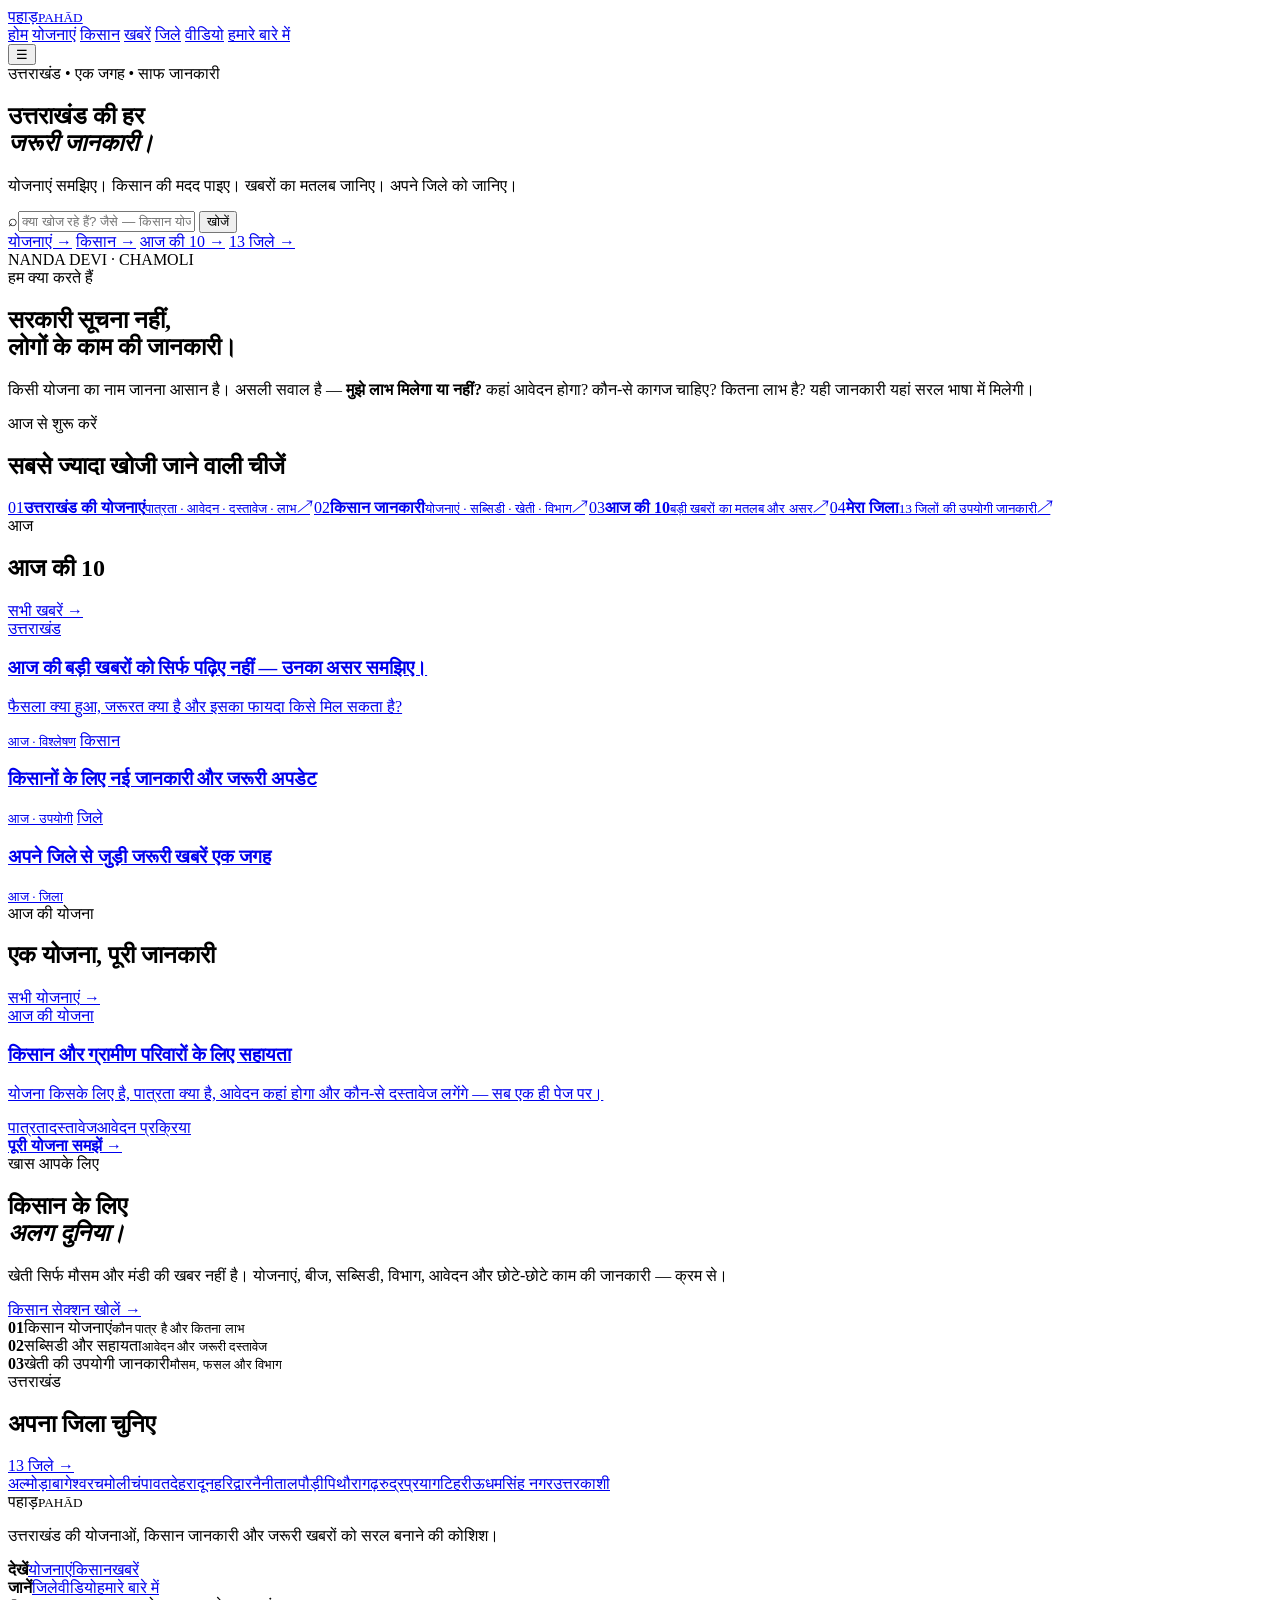
==== index.html @ dc5714f6 "Add files via upload" ====
<!doctype html>
<html lang="hi">
<head>
  <meta charset="utf-8">
  <meta name="viewport" content="width=device-width, initial-scale=1">
  <title>पहाड़ — उत्तराखंड की योजनाएं, किसान और खबरें</title>
  <meta name="description" content="उत्तराखंड की योजनाएं, किसान जानकारी, जिलों और जरूरी खबरों का सरल डिजिटल प्लेटफॉर्म।">
  <meta name="theme-color" content="#0b4f46">
  <meta property="og:title" content="पहाड़ — उत्तराखंड की हर जरूरी जानकारी">
  <meta property="og:description" content="योजनाएं, किसान, खबरें और उत्तराखंड के जिले — एक जगह।">
  <meta property="og:type" content="website">
  <link rel="preconnect" href="https://fonts.googleapis.com">
  <link rel="preconnect" href="https://fonts.gstatic.com" crossorigin>
  <link href="https://fonts.googleapis.com/css2?family=Noto+Sans+Devanagari:wght@400;500;600;700;800&family=Playfair+Display:wght@600;700;800&display=swap" rel="stylesheet">
  <link rel="stylesheet" href="assets/style.css">
</head>
<body>
<header class="topbar">
  <a class="brand" href="index.html"><span>पहाड़</span><small>PAHĀD</small></a>
  <nav>
    <a class="active" href="index.html">होम</a>
    <a href="schemes.html">योजनाएं</a>
    <a href="farmer.html">किसान</a>
    <a href="news.html">खबरें</a>
    <a href="districts.html">जिले</a>
    <a href="videos.html">वीडियो</a>
    <a href="about.html">हमारे बारे में</a>
  </nav>
  <button class="menu" aria-label="मेन्यू">☰</button>
</header>

<main>
<section class="hero">
  <div class="hero-photo"></div>
  <div class="hero-overlay"></div>
  <div class="hero-content">
    <div class="eyebrow">उत्तराखंड • एक जगह • साफ जानकारी</div>
    <h1>उत्तराखंड की हर<br><em>जरूरी जानकारी।</em></h1>
    <p>योजनाएं समझिए। किसान की मदद पाइए। खबरों का मतलब जानिए। अपने जिले को जानिए।</p>
    <form class="search" action="schemes.html">
      <span>⌕</span><input name="q" placeholder="क्या खोज रहे हैं? जैसे — किसान योजना, छात्रवृत्ति, रोजगार">
      <button>खोजें</button>
    </form>
    <div class="quick">
      <a href="schemes.html">योजनाएं <b>→</b></a>
      <a href="farmer.html">किसान <b>→</b></a>
      <a href="news.html">आज की 10 <b>→</b></a>
      <a href="districts.html">13 जिले <b>→</b></a>
    </div>
  </div>
  <div class="mountain-caption">NANDA DEVI · CHAMOLI</div>
</section>

<section class="intro wrap">
  <div>
    <span class="label">हम क्या करते हैं</span>
    <h2>सरकारी सूचना नहीं,<br>लोगों के काम की जानकारी।</h2>
  </div>
  <p>किसी योजना का नाम जानना आसान है। असली सवाल है — <strong>मुझे लाभ मिलेगा या नहीं?</strong> कहां आवेदन होगा? कौन-से कागज चाहिए? कितना लाभ है? यही जानकारी यहां सरल भाषा में मिलेगी।</p>
</section>

<section class="wrap">
  <div class="section-head"><div><span class="label">आज से शुरू करें</span><h2>सबसे ज्यादा खोजी जाने वाली चीजें</h2></div></div>
  <div class="tiles">
    <a class="tile green" href="schemes.html"><span>01</span><strong>उत्तराखंड की योजनाएं</strong><small>पात्रता · आवेदन · दस्तावेज · लाभ</small><i>↗</i></a>
    <a class="tile orange" href="farmer.html"><span>02</span><strong>किसान जानकारी</strong><small>योजनाएं · सब्सिडी · खेती · विभाग</small><i>↗</i></a>
    <a class="tile dark" href="news.html"><span>03</span><strong>आज की 10</strong><small>बड़ी खबरों का मतलब और असर</small><i>↗</i></a>
    <a class="tile cream" href="districts.html"><span>04</span><strong>मेरा जिला</strong><small>13 जिलों की उपयोगी जानकारी</small><i>↗</i></a>
  </div>
</section>

<section class="news-strip">
  <div class="wrap">
    <div class="section-head"><div><span class="label">आज</span><h2>आज की 10</h2></div><a class="all" href="news.html">सभी खबरें →</a></div>
    <div class="news-grid">
      <a class="news-card featured" href="news.html"><span class="tag red">उत्तराखंड</span><h3>आज की बड़ी खबरों को सिर्फ पढ़िए नहीं — उनका असर समझिए।</h3><p>फैसला क्या हुआ, जरूरत क्या है और इसका फायदा किसे मिल सकता है?</p><small>आज · विश्लेषण</small></a>
      <a class="news-card" href="news.html"><span class="tag blue">किसान</span><h3>किसानों के लिए नई जानकारी और जरूरी अपडेट</h3><small>आज · उपयोगी</small></a>
      <a class="news-card" href="news.html"><span class="tag gold">जिले</span><h3>अपने जिले से जुड़ी जरूरी खबरें एक जगह</h3><small>आज · जिला</small></a>
    </div>
  </div>
</section>

<section class="wrap scheme-home">
  <div class="section-head"><div><span class="label">आज की योजना</span><h2>एक योजना, पूरी जानकारी</h2></div><a class="all" href="schemes.html">सभी योजनाएं →</a></div>
  <a class="scheme-feature" href="scheme.html">
    <div class="scheme-art"><div class="sun"></div><div class="ridge r1"></div><div class="ridge r2"></div><div class="field"></div></div>
    <div class="scheme-copy"><span class="tag green-tag">आज की योजना</span><h3>किसान और ग्रामीण परिवारों के लिए सहायता</h3><p>योजना किसके लिए है, पात्रता क्या है, आवेदन कहां होगा और कौन-से दस्तावेज लगेंगे — सब एक ही पेज पर।</p><div class="meta-row"><span>पात्रता</span><span>दस्तावेज</span><span>आवेदन प्रक्रिया</span></div><b class="read">पूरी योजना समझें →</b></div>
  </a>
</section>

<section class="farmer-home">
  <div class="wrap farmer-layout">
    <div><span class="label">खास आपके लिए</span><h2>किसान के लिए<br><em>अलग दुनिया।</em></h2><p>खेती सिर्फ मौसम और मंडी की खबर नहीं है। योजनाएं, बीज, सब्सिडी, विभाग, आवेदन और छोटे-छोटे काम की जानकारी — क्रम से।</p><a class="button light" href="farmer.html">किसान सेक्शन खोलें →</a></div>
    <div class="farmer-list"><div><b>01</b><span>किसान योजनाएं</span><small>कौन पात्र है और कितना लाभ</small></div><div><b>02</b><span>सब्सिडी और सहायता</span><small>आवेदन और जरूरी दस्तावेज</small></div><div><b>03</b><span>खेती की उपयोगी जानकारी</span><small>मौसम, फसल और विभाग</small></div></div>
  </div>
</section>

<section class="wrap district-home">
  <div class="section-head"><div><span class="label">उत्तराखंड</span><h2>अपना जिला चुनिए</h2></div><a class="all" href="districts.html">13 जिले →</a></div>
  <div class="districts">
    <a href="districts.html">अल्मोड़ा</a><a href="districts.html">बागेश्वर</a><a href="districts.html">चमोली</a><a href="districts.html">चंपावत</a><a href="districts.html">देहरादून</a><a href="districts.html">हरिद्वार</a><a href="districts.html">नैनीताल</a><a href="districts.html">पौड़ी</a><a href="districts.html">पिथौरागढ़</a><a href="districts.html">रुद्रप्रयाग</a><a href="districts.html">टिहरी</a><a href="districts.html">ऊधमसिंह नगर</a><a href="districts.html">उत्तरकाशी</a>
  </div>
</section>
</main>

<footer><div class="wrap footer-grid"><div><div class="brand footer-brand"><span>पहाड़</span><small>PAHĀD</small></div><p>उत्तराखंड की योजनाओं, किसान जानकारी और जरूरी खबरों को सरल बनाने की कोशिश।</p></div><div><b>देखें</b><a href="schemes.html">योजनाएं</a><a href="farmer.html">किसान</a><a href="news.html">खबरें</a></div><div><b>जानें</b><a href="districts.html">जिले</a><a href="videos.html">वीडियो</a><a href="about.html">हमारे बारे में</a></div></div><div class="copyright wrap">© 2026 पहाड़ · सूचना को सरल बनाने का स्वतंत्र प्रयास</div></footer>
<script src="assets/app.js"></script>
</body></html>
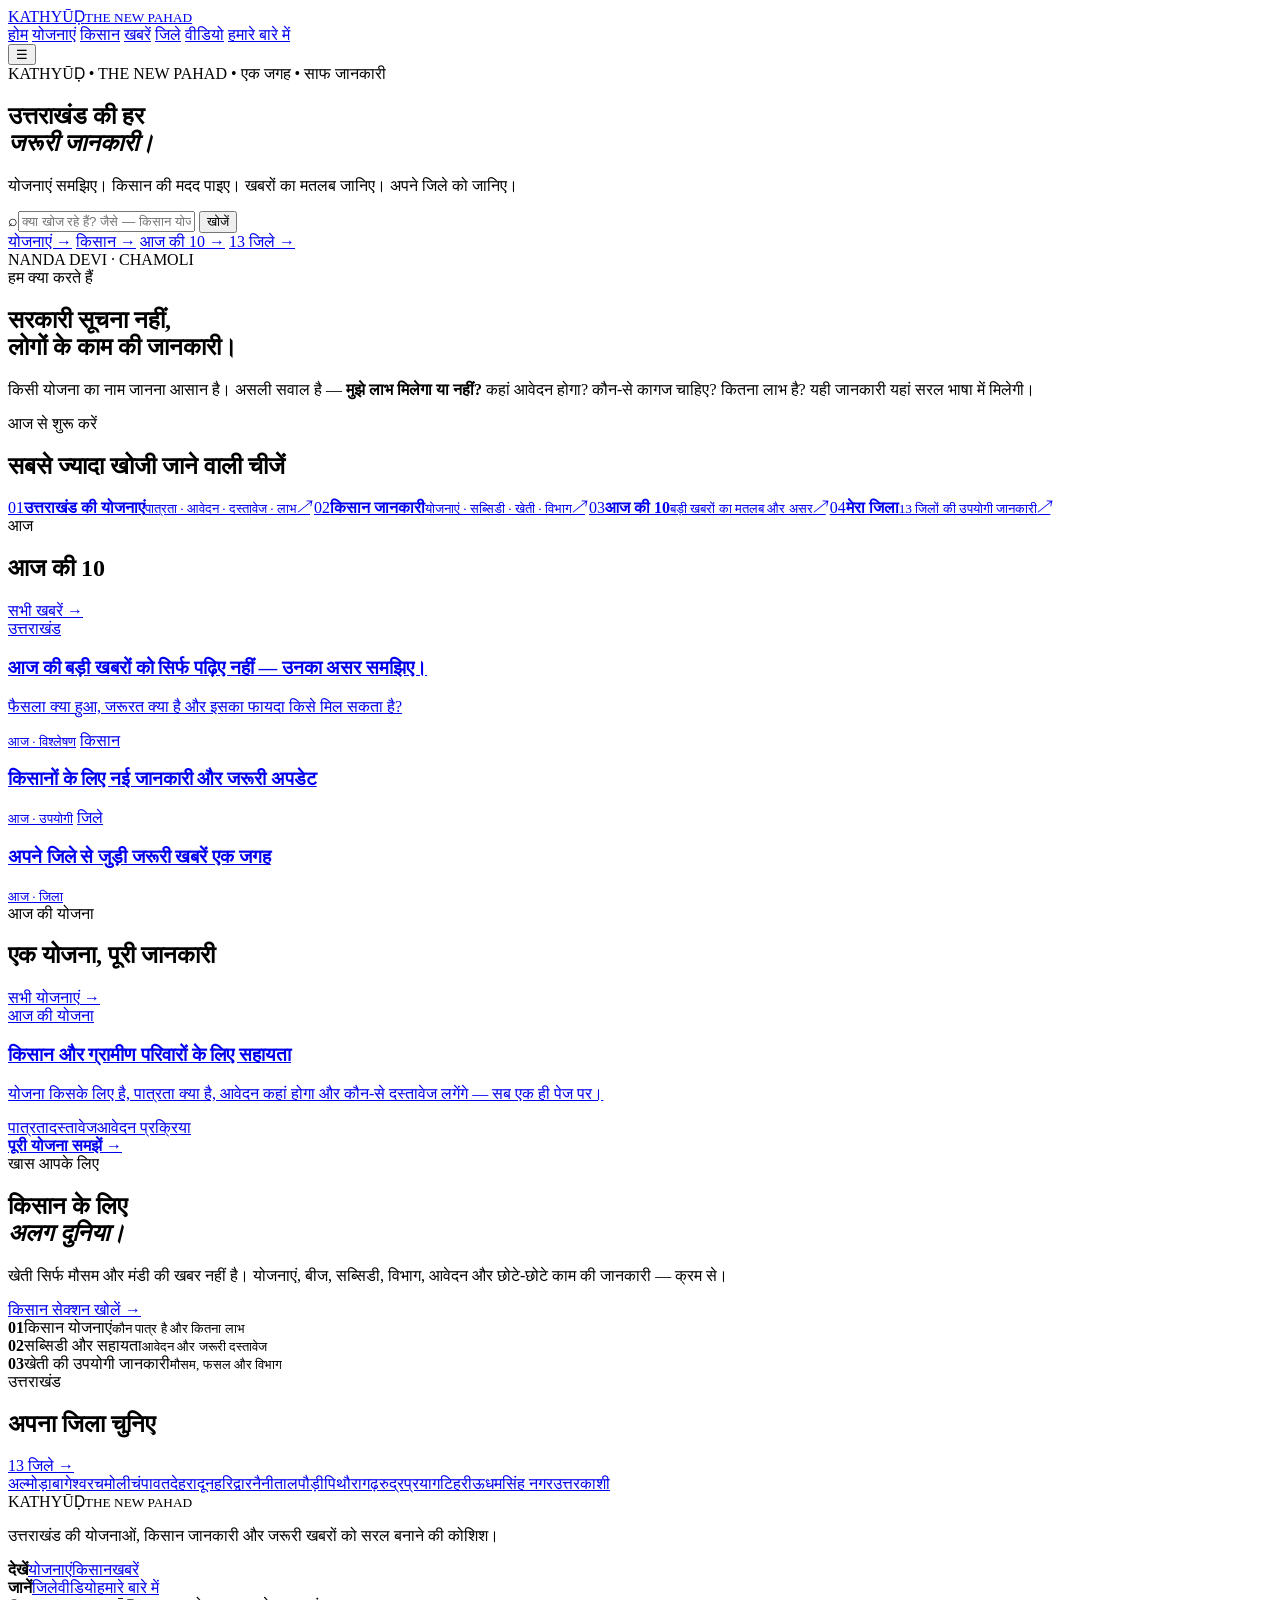
==== commit ae7bd6bb: "Add files via upload" ====
--- a/index.html
+++ b/index.html
@@ -3,10 +3,10 @@
 <head>
   <meta charset="utf-8">
   <meta name="viewport" content="width=device-width, initial-scale=1">
-  <title>पहाड़ — उत्तराखंड की योजनाएं, किसान और खबरें</title>
+  <title>KATHYŪḌ — उत्तराखंड की योजनाएं, किसान और खबरें</title>
   <meta name="description" content="उत्तराखंड की योजनाएं, किसान जानकारी, जिलों और जरूरी खबरों का सरल डिजिटल प्लेटफॉर्म।">
   <meta name="theme-color" content="#0b4f46">
-  <meta property="og:title" content="पहाड़ — उत्तराखंड की हर जरूरी जानकारी">
+  <meta property="og:title" content="KATHYŪḌ — उत्तराखंड को नए नजरिए से देखिए">
   <meta property="og:description" content="योजनाएं, किसान, खबरें और उत्तराखंड के जिले — एक जगह।">
   <meta property="og:type" content="website">
   <link rel="preconnect" href="https://fonts.googleapis.com">
@@ -16,7 +16,7 @@
 </head>
 <body>
 <header class="topbar">
-  <a class="brand" href="index.html"><span>पहाड़</span><small>PAHĀD</small></a>
+  <a class="brand" href="index.html"><span>KATHYŪḌ</span><small>THE NEW PAHAD</small></a>
   <nav>
     <a class="active" href="index.html">होम</a>
     <a href="schemes.html">योजनाएं</a>
@@ -34,7 +34,7 @@
   <div class="hero-photo"></div>
   <div class="hero-overlay"></div>
   <div class="hero-content">
-    <div class="eyebrow">उत्तराखंड • एक जगह • साफ जानकारी</div>
+    <div class="eyebrow">KATHYŪḌ • THE NEW PAHAD • एक जगह • साफ जानकारी</div>
     <h1>उत्तराखंड की हर<br><em>जरूरी जानकारी।</em></h1>
     <p>योजनाएं समझिए। किसान की मदद पाइए। खबरों का मतलब जानिए। अपने जिले को जानिए।</p>
     <form class="search" action="schemes.html">
@@ -103,6 +103,6 @@
 </section>
 </main>
 
-<footer><div class="wrap footer-grid"><div><div class="brand footer-brand"><span>पहाड़</span><small>PAHĀD</small></div><p>उत्तराखंड की योजनाओं, किसान जानकारी और जरूरी खबरों को सरल बनाने की कोशिश।</p></div><div><b>देखें</b><a href="schemes.html">योजनाएं</a><a href="farmer.html">किसान</a><a href="news.html">खबरें</a></div><div><b>जानें</b><a href="districts.html">जिले</a><a href="videos.html">वीडियो</a><a href="about.html">हमारे बारे में</a></div></div><div class="copyright wrap">© 2026 पहाड़ · सूचना को सरल बनाने का स्वतंत्र प्रयास</div></footer>
+<footer><div class="wrap footer-grid"><div><div class="brand footer-brand"><span>KATHYŪḌ</span><small>THE NEW PAHAD</small></div><p>उत्तराखंड की योजनाओं, किसान जानकारी और जरूरी खबरों को सरल बनाने की कोशिश।</p></div><div><b>देखें</b><a href="schemes.html">योजनाएं</a><a href="farmer.html">किसान</a><a href="news.html">खबरें</a></div><div><b>जानें</b><a href="districts.html">जिले</a><a href="videos.html">वीडियो</a><a href="about.html">हमारे बारे में</a></div></div><div class="copyright wrap">© 2026 KATHYŪḌ · सूचना को सरल बनाने का स्वतंत्र प्रयास</div></footer>
 <script src="assets/app.js"></script>
 </body></html>
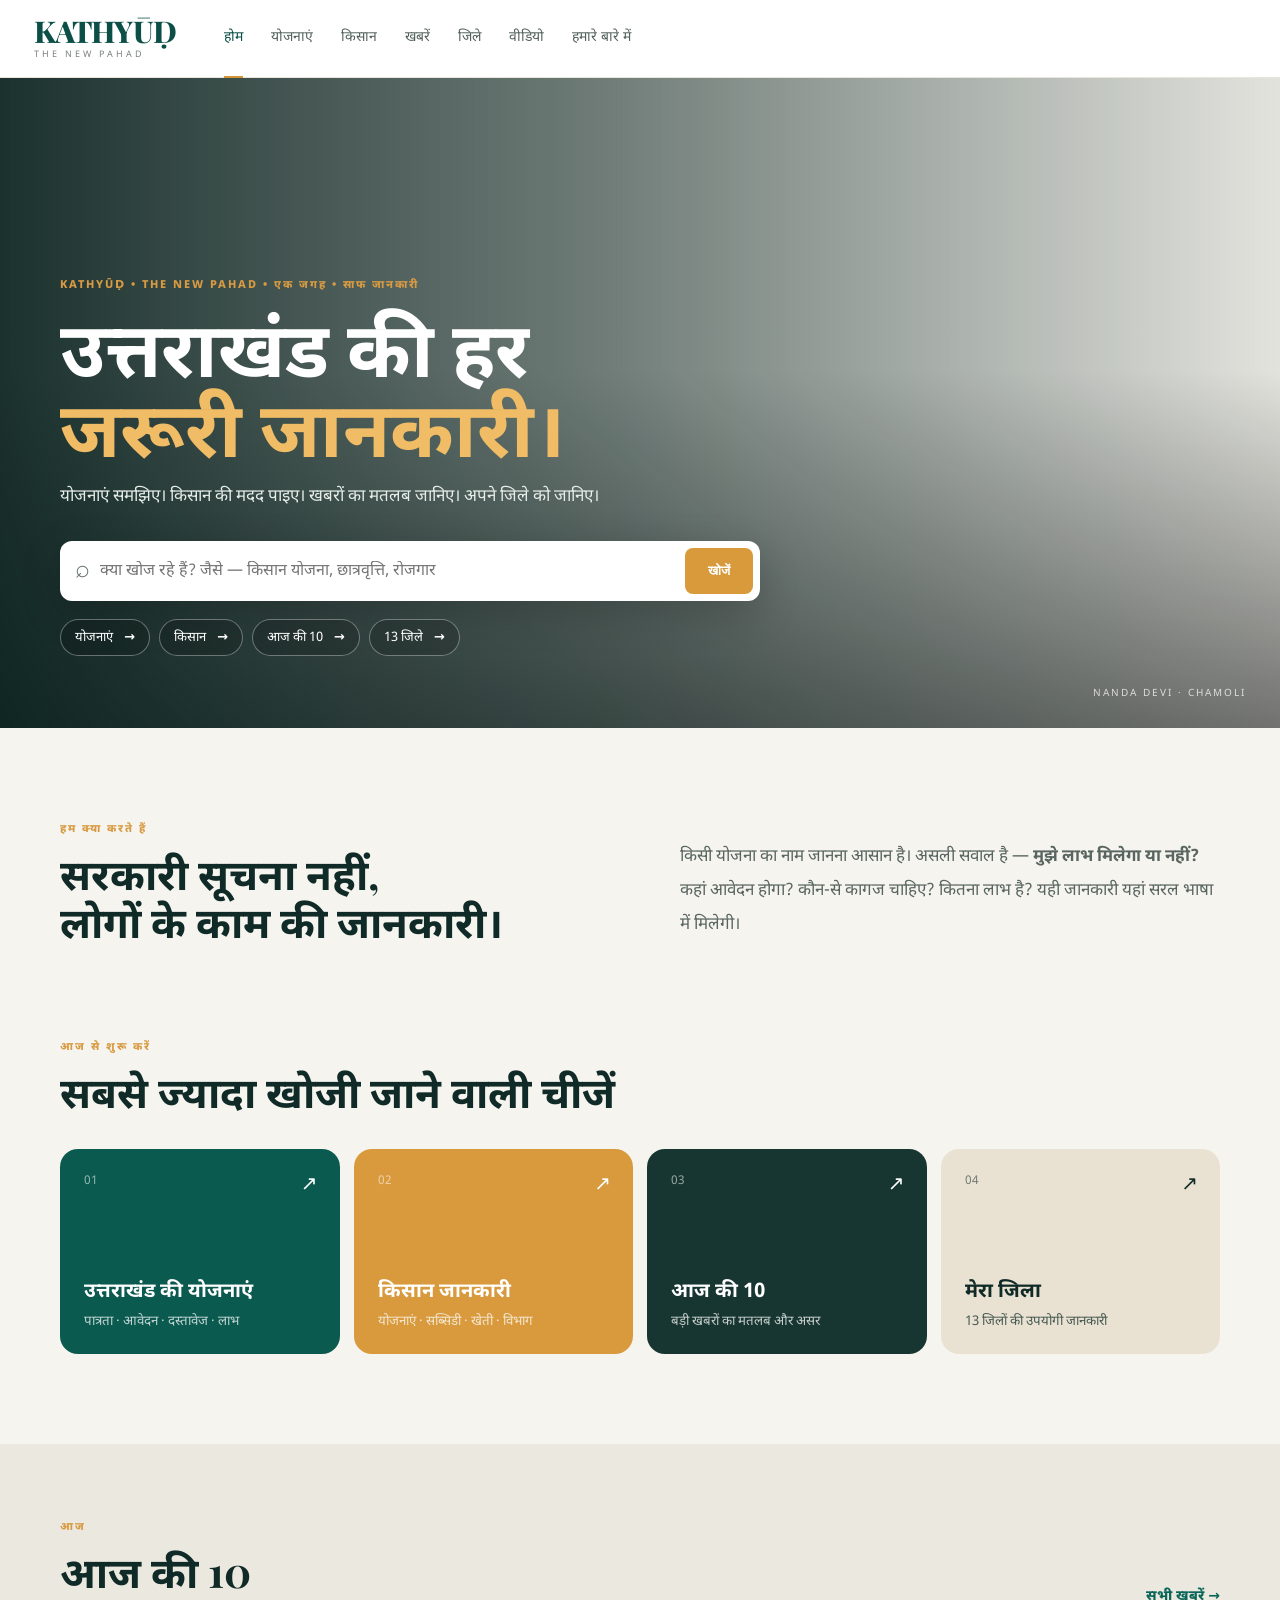
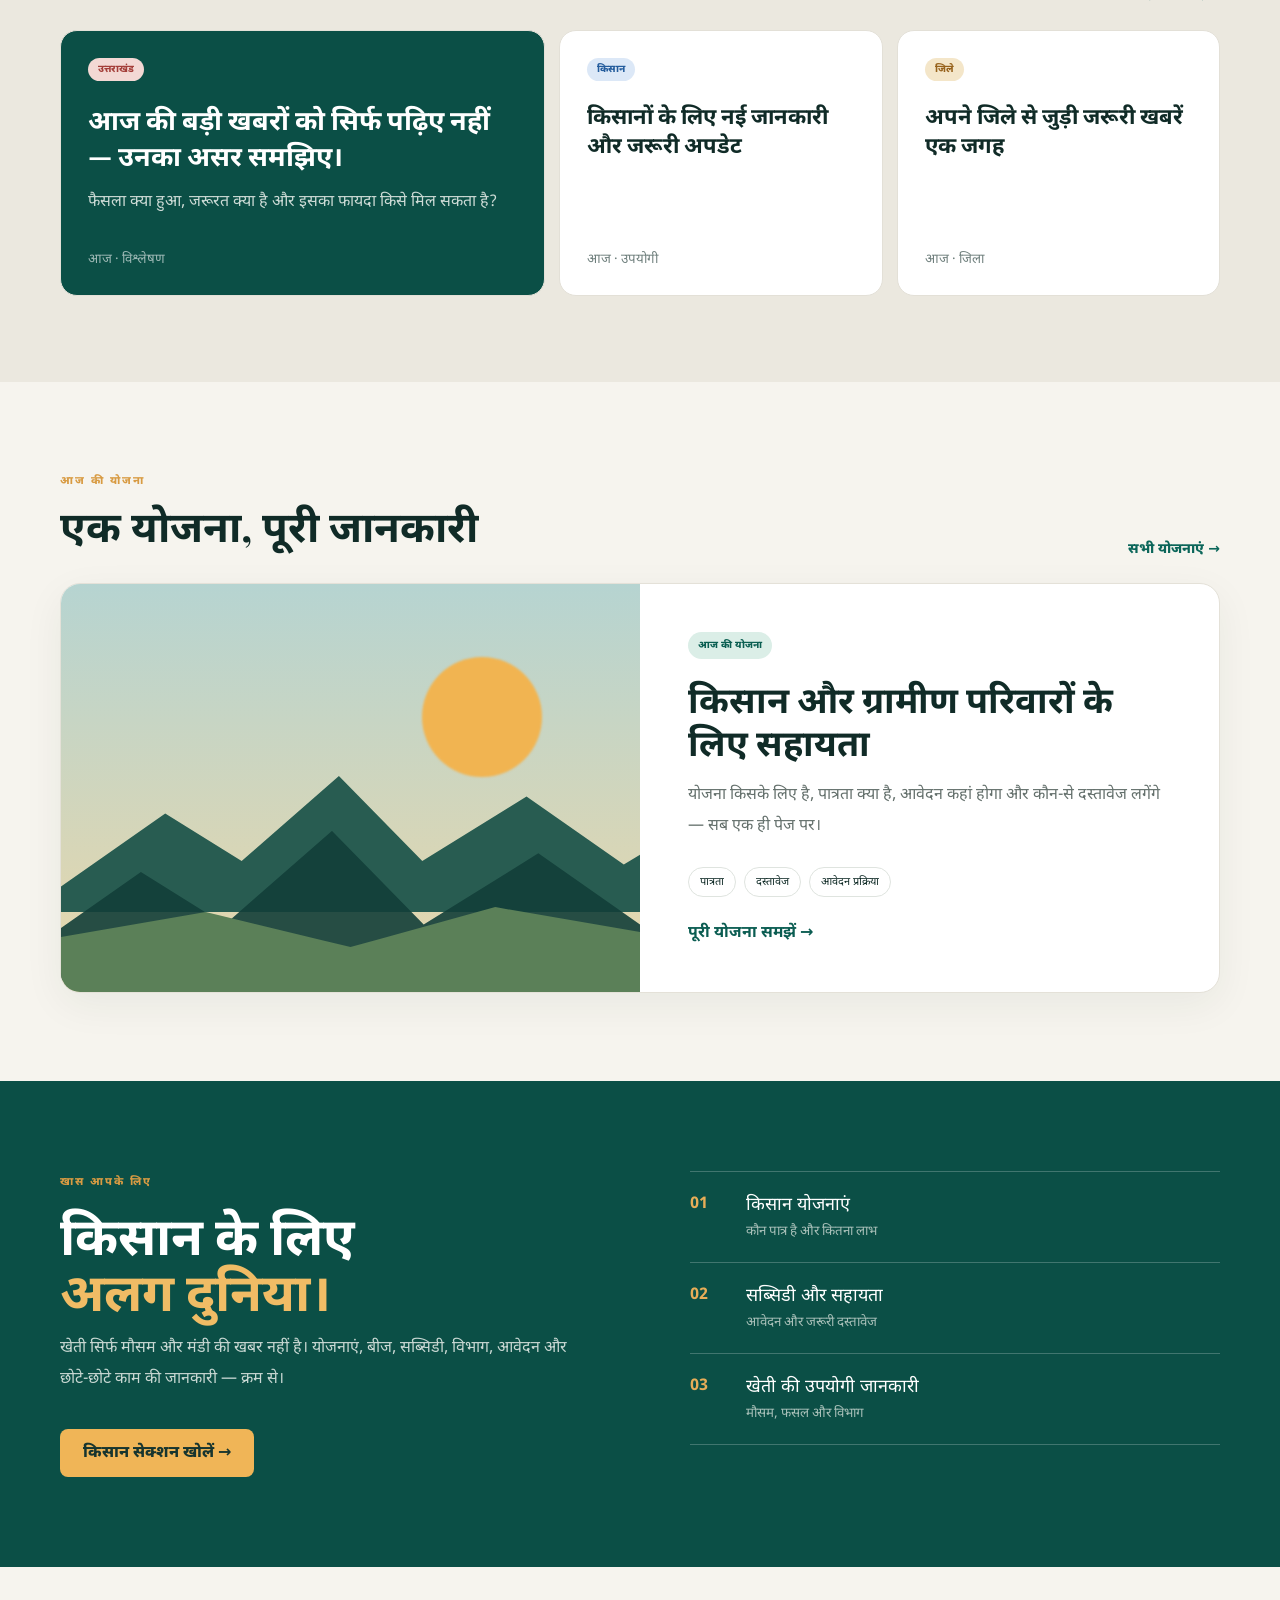
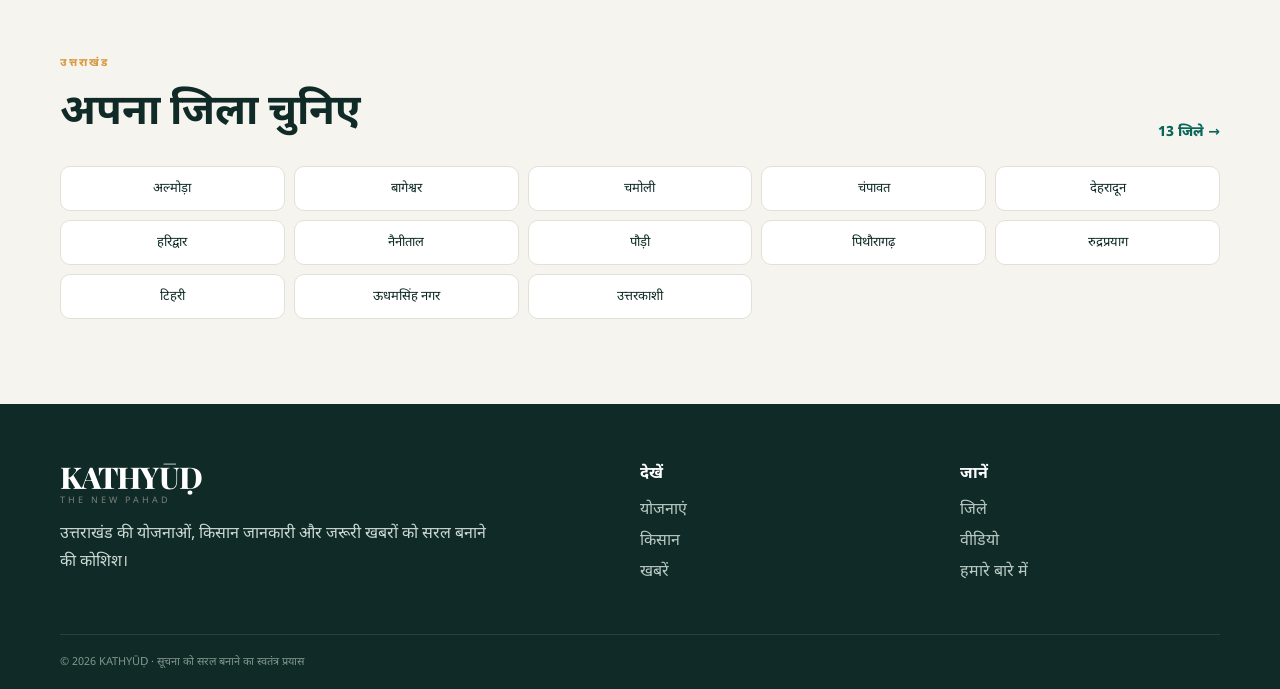
==== commit 043f7da2: "Add files via upload" ====
--- a/index.html
+++ b/index.html
@@ -12,7 +12,7 @@
   <link rel="preconnect" href="https://fonts.googleapis.com">
   <link rel="preconnect" href="https://fonts.gstatic.com" crossorigin>
   <link href="https://fonts.googleapis.com/css2?family=Noto+Sans+Devanagari:wght@400;500;600;700;800&family=Playfair+Display:wght@600;700;800&display=swap" rel="stylesheet">
-  <link rel="stylesheet" href="assets/style.css">
+  <link rel="stylesheet" href="style.css">
 </head>
 <body>
 <header class="topbar">
@@ -104,5 +104,5 @@
 </main>
 
 <footer><div class="wrap footer-grid"><div><div class="brand footer-brand"><span>KATHYŪḌ</span><small>THE NEW PAHAD</small></div><p>उत्तराखंड की योजनाओं, किसान जानकारी और जरूरी खबरों को सरल बनाने की कोशिश।</p></div><div><b>देखें</b><a href="schemes.html">योजनाएं</a><a href="farmer.html">किसान</a><a href="news.html">खबरें</a></div><div><b>जानें</b><a href="districts.html">जिले</a><a href="videos.html">वीडियो</a><a href="about.html">हमारे बारे में</a></div></div><div class="copyright wrap">© 2026 KATHYŪḌ · सूचना को सरल बनाने का स्वतंत्र प्रयास</div></footer>
-<script src="assets/app.js"></script>
+<script src="app.js"></script>
 </body></html>
--- a/style.css
+++ b/style.css
@@ -0,0 +1,32 @@
+*{box-sizing:border-box}html{scroll-behavior:smooth}body{margin:0;background:#f6f4ee;color:#102b27;font-family:"Noto Sans Devanagari",system-ui,sans-serif}a{text-decoration:none;color:inherit}.wrap{width:min(1160px,calc(100% - 40px));margin:auto}.topbar{height:78px;background:#fff;display:flex;align-items:center;padding:0 34px;position:sticky;top:0;z-index:50;border-bottom:1px solid #e8e5dc}.brand{display:flex;flex-direction:column;line-height:.9;margin-right:48px}.brand span{font-family:"Playfair Display",serif;font-weight:800;font-size:30px;color:#0b4f46}.brand small{font-size:9px;letter-spacing:3px;color:#7a807c;margin-top:6px}.topbar nav{display:flex;gap:28px;font-size:14px;color:#52605c}.topbar nav a{padding:29px 0;border-bottom:2px solid transparent}.topbar nav a:hover,.topbar nav .active{color:#0b4f46;border-bottom-color:#d69535}.menu{display:none;margin-left:auto;background:none;border:0;font-size:25px}.hero{min-height:650px;position:relative;color:#fff;display:flex;align-items:flex-end;overflow:hidden}.hero-photo{position:absolute;inset:0;background-image:url("https://upload.wikimedia.org/wikipedia/commons/1/1c/Nanda_Devi.jpg");background-size:cover;background-position:center 40%;transform:scale(1.02)}.hero-overlay{position:absolute;inset:0;background:linear-gradient(90deg,rgba(3,28,25,.9) 0%,rgba(3,28,25,.55) 48%,rgba(3,28,25,.08) 100%),linear-gradient(0deg,rgba(0,0,0,.5),transparent 55%)}.hero-content{position:relative;width:min(1160px,calc(100% - 40px));margin:0 auto 72px}.eyebrow,.label{font-size:11px;text-transform:uppercase;letter-spacing:2px;font-weight:800;color:#d89b43}.hero h1{font-family:"Playfair Display","Noto Sans Devanagari",serif;font-size:clamp(46px,6vw,82px);line-height:1.04;margin:14px 0}.hero h1 em,h2 em{font-style:normal;color:#f0bc65}.hero p{font-size:17px;max-width:590px;line-height:1.8;color:#e7eee9}.search{width:min(700px,100%);background:#fff;border-radius:12px;padding:7px;display:flex;margin-top:28px;box-shadow:0 12px 40px rgba(0,0,0,.2)}.search span{color:#69746f;font-size:25px;padding:7px 8px}.search input{border:0;outline:0;flex:1;font:inherit;min-width:0}.search button,.button{background:#d99a3c;color:#fff;border:0;border-radius:8px;padding:13px 23px;font-weight:800;cursor:pointer}.quick{display:flex;gap:9px;margin-top:18px;flex-wrap:wrap}.quick a{border:1px solid rgba(255,255,255,.35);background:rgba(0,0,0,.16);backdrop-filter:blur(5px);padding:9px 14px;border-radius:30px;font-size:13px}.quick b{margin-left:8px}.mountain-caption{position:absolute;right:34px;bottom:28px;font-size:10px;letter-spacing:2px;opacity:.75}.intro{display:grid;grid-template-columns:1fr 1fr;gap:80px;padding:90px 0 72px}.intro h2,.section-head h2{font-family:"Playfair Display","Noto Sans Devanagari",serif;font-size:42px;line-height:1.15;margin:10px 0}.intro p{font-size:17px;line-height:2;color:#596560;margin:22px 0}.section-head{display:flex;align-items:end;justify-content:space-between;margin-bottom:24px}.all{font-weight:800;color:#0b665a;font-size:14px}.tiles{display:grid;grid-template-columns:repeat(4,1fr);gap:14px;margin-bottom:90px}.tile{min-height:205px;border-radius:18px;padding:24px;display:flex;flex-direction:column;position:relative;overflow:hidden}.tile span{font-size:12px;opacity:.55}.tile strong{font-size:20px;margin-top:auto}.tile small{opacity:.75;margin-top:8px}.tile i{position:absolute;right:22px;top:22px;font-style:normal;font-size:20px}.green{background:#0b5a4f;color:#fff}.orange{background:#d89a3d;color:#fff}.dark{background:#173631;color:#fff}.cream{background:#e9e2d2}.news-strip{background:#ebe8df;padding:72px 0 86px}.news-grid{display:grid;grid-template-columns:1.5fr 1fr 1fr;gap:14px}.news-card{background:#fff;border-radius:17px;padding:27px;min-height:240px;display:flex;flex-direction:column;border:1px solid #e3e0d7}.news-card.featured{background:#0b4f46;color:#fff}.news-card h3{font-family:"Playfair Display","Noto Sans Devanagari",serif;font-size:27px;line-height:1.35;margin:20px 0 auto}.news-card:not(.featured) h3{font-size:22px}.news-card p{line-height:1.7;color:#cddbd6}.news-card small{margin-top:18px;opacity:.6}.tag{display:inline-flex;width:max-content;border-radius:20px;padding:5px 10px;font-size:10px;font-weight:800}.red{background:#f3d8d4;color:#a43e39}.blue{background:#dce8f7;color:#255d9d}.gold{background:#f4e6c9;color:#97621b}.green-tag{background:#dbeee7;color:#0b5f52;padding:7px 10px;border-radius:20px;font-size:10px;font-weight:800}.scheme-home{padding:88px 0}.scheme-feature{display:grid;grid-template-columns:1fr 1fr;background:#fff;border-radius:20px;overflow:hidden;border:1px solid #e4e1d8;box-shadow:0 12px 40px rgba(20,44,38,.06)}.scheme-art{min-height:390px;position:relative;background:linear-gradient(#b6d4d1,#e9d7aa);overflow:hidden}.sun{position:absolute;width:120px;height:120px;background:#f1b451;border-radius:50%;right:17%;top:18%;filter:blur(1px)}.ridge{position:absolute;bottom:80px;width:120%;height:170px;background:#285c51;clip-path:polygon(0 85%,15% 42%,26% 70%,40% 20%,52% 70%,67% 32%,81% 72%,100% 25%,100% 100%,0 100%)}.r2{bottom:20px;background:#123f39;transform:scale(1.1);opacity:.9}.field{position:absolute;bottom:0;height:100px;width:100%;background:#5b8058;clip-path:polygon(0 45%,25% 20%,50% 55%,75% 15%,100% 40%,100% 100%,0 100%)}.scheme-copy{padding:48px}.scheme-copy h3{font-family:"Playfair Display","Noto Sans Devanagari",serif;font-size:36px;line-height:1.2;margin:18px 0}.scheme-copy p{color:#64706c;line-height:1.9}.meta-row{display:flex;gap:8px;flex-wrap:wrap;margin:25px 0}.meta-row span{border:1px solid #dfe4df;border-radius:20px;padding:7px 11px;font-size:11px}.read{color:#0b5d52}.farmer-home{background:#0b4f46;color:#fff;padding:90px 0}.farmer-layout{display:grid;grid-template-columns:1fr 1fr;gap:100px}.farmer-layout h2{font-family:"Playfair Display","Noto Sans Devanagari",serif;font-size:52px;line-height:1.08;margin:14px 0}.farmer-layout p{line-height:1.9;color:#c9d8d3;max-width:520px}.button.light{display:inline-block;background:#f0b557;color:#17352f;margin-top:18px}.farmer-list{border-top:1px solid rgba(255,255,255,.22)}.farmer-list div{display:grid;grid-template-columns:50px 1fr;gap:6px;padding:22px 0;border-bottom:1px solid rgba(255,255,255,.22)}.farmer-list b{grid-row:span 2;color:#e7ad58}.farmer-list span{font-size:18px}.farmer-list small{color:#a9c0b9}.district-home{padding:85px 0}.districts{display:grid;grid-template-columns:repeat(5,1fr);gap:9px}.districts a{background:#fff;border:1px solid #e3e0d7;border-radius:10px;padding:13px;text-align:center;font-size:13px}.districts a:hover{border-color:#d89a3d;color:#0b5f52}footer{background:#102b27;color:#cbd8d3;padding:60px 0 20px}.footer-grid{display:grid;grid-template-columns:2fr 1fr 1fr;gap:60px}.footer-brand span{color:#fff}.footer-grid p{max-width:430px;line-height:1.8}.footer-grid b{display:block;color:#fff;margin-bottom:15px}.footer-grid a{display:block;margin:10px 0;color:#b9c9c3}.copyright{border-top:1px solid rgba(255,255,255,.1);margin-top:40px;padding-top:20px;font-size:11px;color:#80948d}
+
+/* inner pages */
+.page-hero{background:#0b4f46;color:#fff;padding:72px 0}.page-hero h1{font-family:"Playfair Display","Noto Sans Devanagari",serif;font-size:clamp(40px,5vw,66px);margin:12px 0}.page-hero p{max-width:680px;color:#c8d9d3;line-height:1.8}.content{padding:65px 0 90px}.filterbar{display:flex;gap:10px;flex-wrap:wrap;margin-bottom:30px}.filterbar button{border:1px solid #ddd8cd;background:#fff;padding:9px 14px;border-radius:20px;cursor:pointer}.filterbar button.active{background:#0b5f52;color:#fff;border-color:#0b5f52}.cards{display:grid;grid-template-columns:repeat(3,1fr);gap:16px}.card{background:#fff;border:1px solid #e4e0d6;border-radius:16px;padding:25px}.card h3{font-family:"Playfair Display","Noto Sans Devanagari",serif;font-size:25px;line-height:1.35}.card p{color:#68736f;line-height:1.8}.card .facts{display:flex;gap:7px;flex-wrap:wrap;margin:18px 0}.facts span{font-size:10px;background:#eef2ed;padding:6px 9px;border-radius:20px}.detail{background:#fff;border-radius:18px;padding:42px;max-width:850px;border:1px solid #e4e0d6}.detail h2{font-family:"Playfair Display","Noto Sans Devanagari",serif;font-size:36px}.detail h3{margin-top:34px}.detail li{margin:9px 0;line-height:1.7}.notice{background:#fff4df;border-left:4px solid #d89a3d;padding:15px 18px;margin:20px 0;line-height:1.7}.article-grid{display:grid;grid-template-columns:1.5fr .8fr;gap:22px}.side{background:#fff;border:1px solid #e4e0d6;border-radius:16px;padding:24px;height:max-content}.video-card{background:#0b4f46;color:#fff;border-radius:16px;min-height:210px;padding:25px;display:flex;flex-direction:column;justify-content:end;position:relative;overflow:hidden}.video-card:before{content:"▶";position:absolute;right:24px;top:24px;border:1px solid rgba(255,255,255,.4);border-radius:50%;width:44px;height:44px;display:grid;place-items:center}.mobile-note{display:none}
+
+@media(max-width:850px){.topbar{padding:0 20px}.topbar nav{display:none}.menu{display:block}.topbar nav.open{display:flex;position:absolute;top:78px;left:0;right:0;background:#fff;padding:18px 20px;flex-direction:column;gap:0;box-shadow:0 12px 30px rgba(0,0,0,.1)}.topbar nav.open a{padding:13px 0;border:0}.hero{min-height:650px}.hero-content{margin-bottom:55px}.intro,.farmer-layout,.scheme-feature,.article-grid{grid-template-columns:1fr;gap:30px}.tiles{grid-template-columns:1fr 1fr}.news-grid{grid-template-columns:1fr}.cards{grid-template-columns:1fr 1fr}.districts{grid-template-columns:repeat(3,1fr)}.footer-grid{grid-template-columns:1fr 1fr}.scheme-copy{padding:32px}.mobile-note{display:block}}
+@media(max-width:560px){.wrap{width:min(100% - 28px,1160px)}.hero h1{font-size:46px}.hero-content{width:calc(100% - 28px)}.hero p{font-size:15px}.search button{padding:11px 14px}.search input{font-size:12px}.tiles,.cards{grid-template-columns:1fr}.districts{grid-template-columns:1fr 1fr}.intro{padding:65px 0 50px}.intro h2,.section-head h2{font-size:34px}.scheme-art{min-height:280px}.farmer-layout h2{font-size:42px}.footer-grid{grid-template-columns:1fr}.mountain-caption{right:15px;font-size:8px}.news-strip,.scheme-home,.district-home,.farmer-home{padding-top:60px;padding-bottom:60px}}
+
+/* KATHYŪḌ — THE NEW PAHAD motion layer */
+:root{--ink:#102b27;--forest:#0b4f46;--gold:#d99a3c;--cream:#f6f4ee}
+body{overflow-x:hidden}
+.topbar{transition:background .35s ease,box-shadow .35s ease,transform .35s ease}
+.topbar.scrolled{box-shadow:0 8px 30px rgba(16,43,39,.08)}
+.brand span{letter-spacing:-.03em}
+.hero-photo{animation:heroDrift 18s ease-in-out infinite alternate;will-change:transform}
+.hero-content>*{animation:riseIn .8s cubic-bezier(.2,.8,.2,1) both}
+.hero-content .eyebrow{animation-delay:.08s}.hero-content h1{animation-delay:.16s}.hero-content p{animation-delay:.24s}.hero-content .search{animation-delay:.32s}.hero-content .quick{animation-delay:.4s}
+.quick a,.tile,.news-card,.districts a,.scheme-feature{transition:transform .35s cubic-bezier(.2,.8,.2,1),box-shadow .35s,border-color .35s}
+.quick a:hover{transform:translateY(-3px);background:rgba(255,255,255,.14)}
+.tile:hover,.news-card:hover,.districts a:hover{transform:translateY(-7px);box-shadow:0 18px 45px rgba(16,43,39,.12)}
+.tile:after{content:"";position:absolute;inset:-40% auto auto -30%;width:60%;height:180%;background:linear-gradient(90deg,transparent,rgba(255,255,255,.13),transparent);transform:rotate(20deg) translateX(-160%);transition:transform .8s}
+.tile:hover:after{transform:rotate(20deg) translateX(420%)}
+.search{transition:transform .3s,box-shadow .3s}.search:focus-within{transform:translateY(-2px);box-shadow:0 18px 50px rgba(0,0,0,.28)}
+[data-reveal]{opacity:0;transform:translateY(28px);transition:opacity .8s ease,transform .8s cubic-bezier(.2,.8,.2,1)}
+[data-reveal].visible{opacity:1;transform:none}
+.mountain-caption{animation:pulseCaption 3s ease-in-out infinite}
+@keyframes heroDrift{from{transform:scale(1.04) translate3d(-1%,0,0)}to{transform:scale(1.1) translate3d(1.5%,-1%,0)}}
+@keyframes riseIn{from{opacity:0;transform:translateY(24px)}to{opacity:1;transform:none}}
+@keyframes pulseCaption{0%,100%{opacity:.55}50%{opacity:.95}}
+@media(prefers-reduced-motion:reduce){*,*:before,*:after{animation-duration:.001ms!important;animation-iteration-count:1!important;scroll-behavior:auto!important;transition:none!important}}
+@media(max-width:900px){.topbar{padding:0 20px}.brand{margin-right:20px}.topbar nav{gap:15px}.hero{min-height:620px}.tiles{grid-template-columns:repeat(2,1fr)}.news-grid{grid-template-columns:1fr 1fr}.news-card.featured{grid-column:1/-1}.intro,.farmer-layout{grid-template-columns:1fr;gap:30px}.districts{grid-template-columns:repeat(3,1fr)}}
+@media(max-width:680px){.topbar{height:68px}.topbar nav{display:none;position:absolute;left:12px;right:12px;top:74px;background:#fff;padding:12px;border-radius:14px;box-shadow:0 15px 40px rgba(16,43,39,.16);flex-direction:column;gap:0}.topbar nav.open{display:flex}.topbar nav a{padding:12px 14px;border:0}.menu{display:block}.hero{min-height:650px}.hero-content{margin-bottom:48px}.hero h1{font-size:48px}.hero p{font-size:15px}.search button{padding:12px 15px}.intro,.scheme-feature,.farmer-layout{grid-template-columns:1fr}.intro h2,.section-head h2{font-size:34px}.tiles,.news-grid{grid-template-columns:1fr}.news-card.featured{grid-column:auto}.districts{grid-template-columns:repeat(2,1fr)}.scheme-copy{padding:32px}.scheme-copy h3{font-size:30px}.farmer-layout h2{font-size:42px}.mountain-caption{right:18px}.wrap{width:min(100% - 28px,1160px)}}
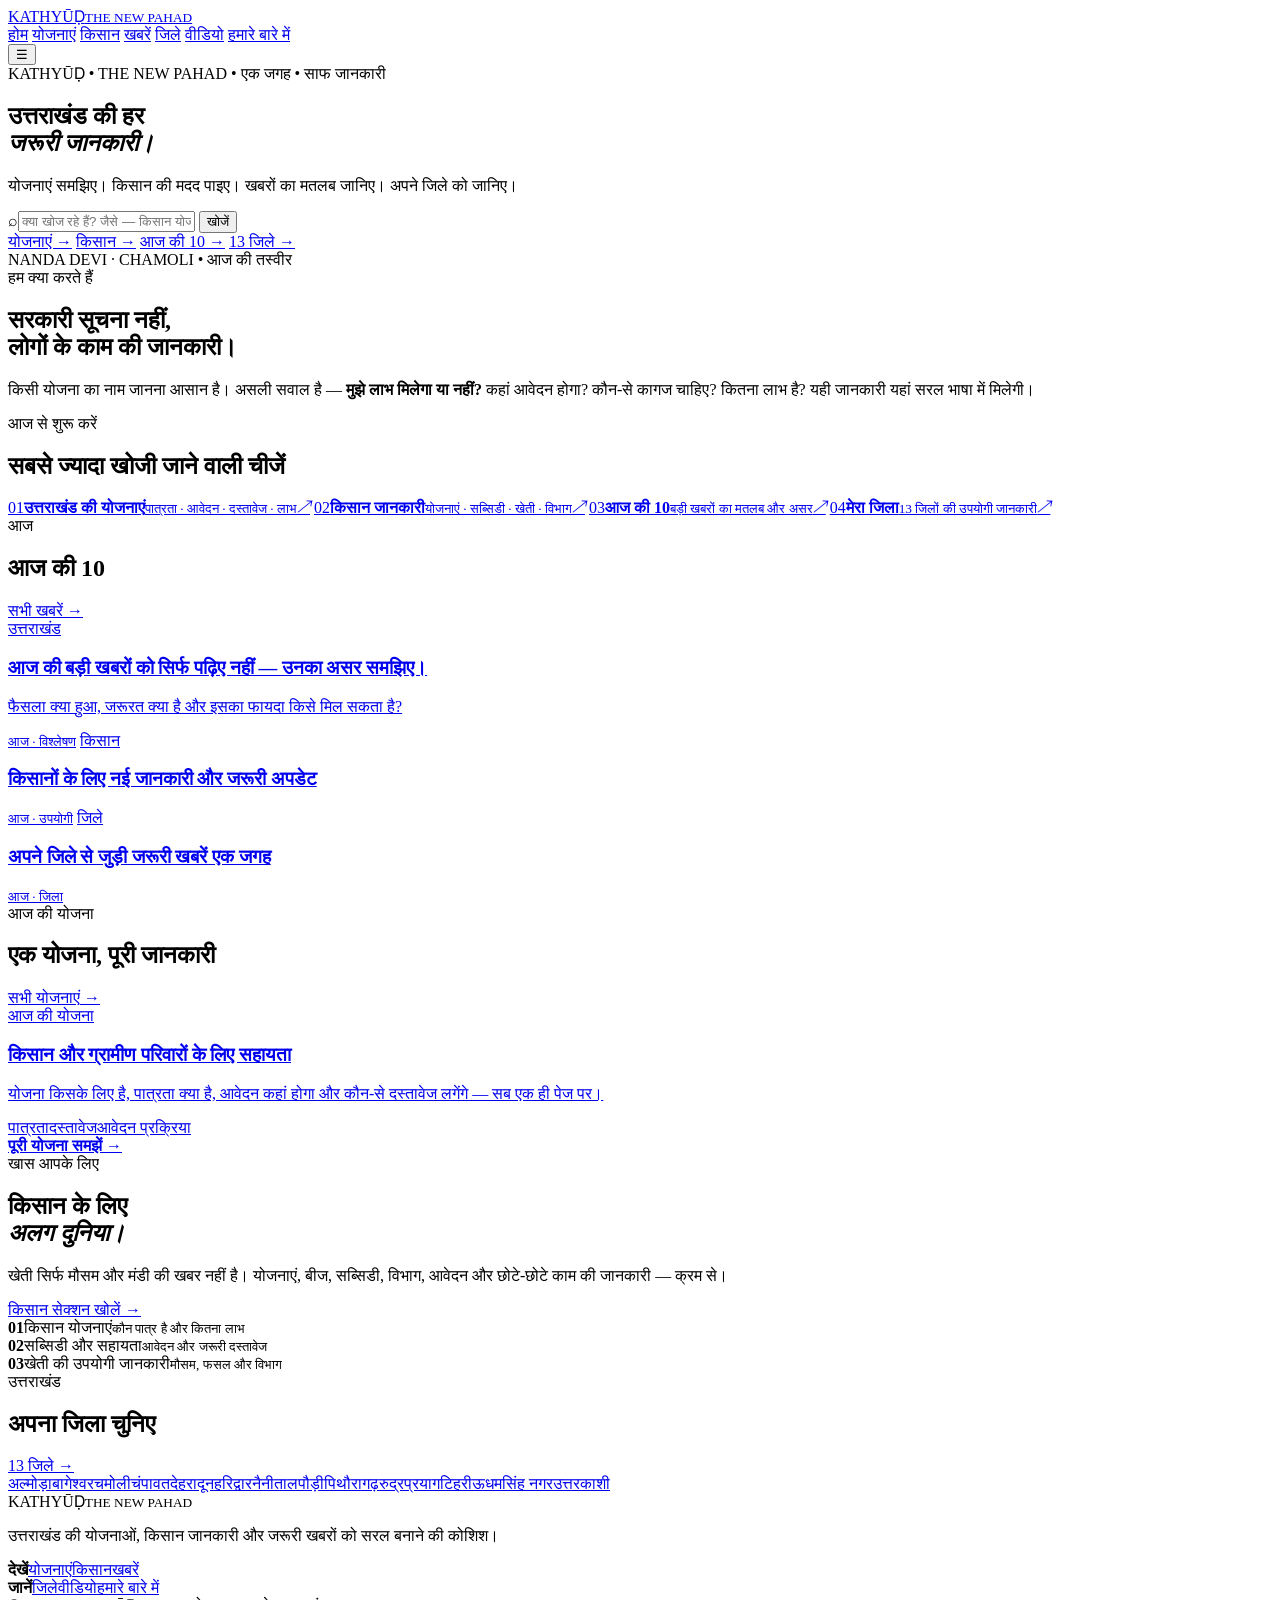
==== commit 834c552a: "Add files via upload" ====
--- a/index.html
+++ b/index.html
@@ -3,16 +3,16 @@
 <head>
   <meta charset="utf-8">
   <meta name="viewport" content="width=device-width, initial-scale=1">
-  <title>KATHYŪḌ — उत्तराखंड की योजनाएं, किसान और खबरें</title>
-  <meta name="description" content="उत्तराखंड की योजनाएं, किसान जानकारी, जिलों और जरूरी खबरों का सरल डिजिटल प्लेटफॉर्म।">
+  <title>KATHYŪḌ — The New Pahad</title>
+  <meta name="description" content="KATHYŪḌ — The New Pahad. उत्तराखंड की योजनाएं, किसान, खबरें, जिले और जरूरी जानकारी।">
   <meta name="theme-color" content="#0b4f46">
-  <meta property="og:title" content="KATHYŪḌ — उत्तराखंड को नए नजरिए से देखिए">
+  <meta property="og:title" content="KATHYŪḌ — The New Pahad">
   <meta property="og:description" content="योजनाएं, किसान, खबरें और उत्तराखंड के जिले — एक जगह।">
   <meta property="og:type" content="website">
   <link rel="preconnect" href="https://fonts.googleapis.com">
   <link rel="preconnect" href="https://fonts.gstatic.com" crossorigin>
   <link href="https://fonts.googleapis.com/css2?family=Noto+Sans+Devanagari:wght@400;500;600;700;800&family=Playfair+Display:wght@600;700;800&display=swap" rel="stylesheet">
-  <link rel="stylesheet" href="style.css">
+  <link rel="stylesheet" href="assets/style.css">
 </head>
 <body>
 <header class="topbar">
@@ -31,7 +31,7 @@
 
 <main>
 <section class="hero">
-  <div class="hero-photo"></div>
+  <div class="hero-photo" id="dailyHero" aria-label="आज की उत्तराखंड तस्वीर"></div>
   <div class="hero-overlay"></div>
   <div class="hero-content">
     <div class="eyebrow">KATHYŪḌ • THE NEW PAHAD • एक जगह • साफ जानकारी</div>
@@ -48,7 +48,7 @@
       <a href="districts.html">13 जिले <b>→</b></a>
     </div>
   </div>
-  <div class="mountain-caption">NANDA DEVI · CHAMOLI</div>
+  <div class="mountain-caption" id="mountainCaption">NANDA DEVI · CHAMOLI <span>• आज की तस्वीर</span></div>
 </section>
 
 <section class="intro wrap">
@@ -104,5 +104,5 @@
 </main>
 
 <footer><div class="wrap footer-grid"><div><div class="brand footer-brand"><span>KATHYŪḌ</span><small>THE NEW PAHAD</small></div><p>उत्तराखंड की योजनाओं, किसान जानकारी और जरूरी खबरों को सरल बनाने की कोशिश।</p></div><div><b>देखें</b><a href="schemes.html">योजनाएं</a><a href="farmer.html">किसान</a><a href="news.html">खबरें</a></div><div><b>जानें</b><a href="districts.html">जिले</a><a href="videos.html">वीडियो</a><a href="about.html">हमारे बारे में</a></div></div><div class="copyright wrap">© 2026 KATHYŪḌ · सूचना को सरल बनाने का स्वतंत्र प्रयास</div></footer>
-<script src="app.js"></script>
+<script src="assets/app.js"></script>
 </body></html>
